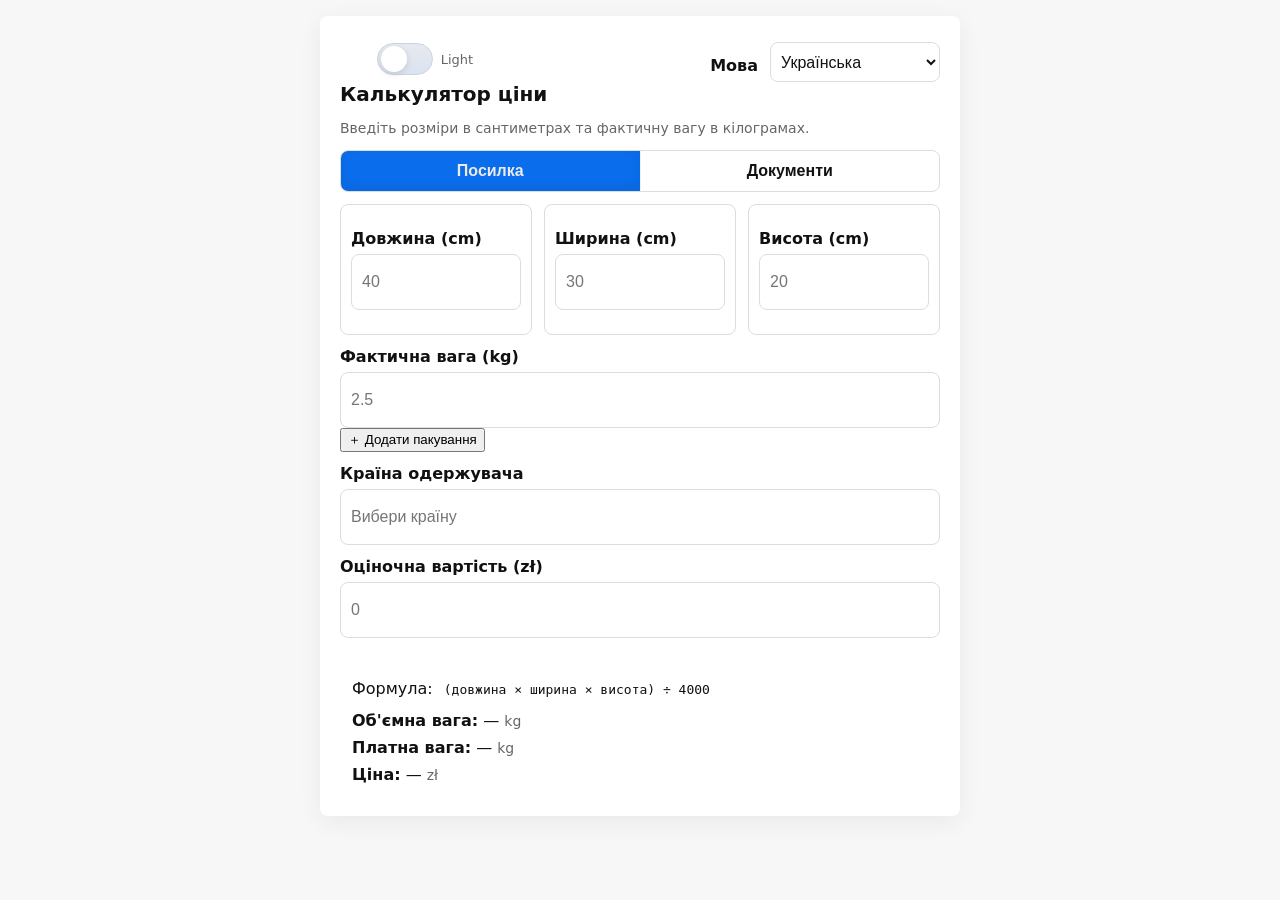
==== index.html @ 5fd8e4cd "added packaging" ====
<!doctype html>
<html lang="uk">
<head>
<meta charset="utf-8" />
<meta name="viewport" content="width=device-width,initial-scale=1" />
<title>Калькулятор ціни</title>
<link rel="icon" type="image/svg+xml" href="./favicon.svg">
<link rel="stylesheet" href="styles.css">
<style>
.hidden{display:none}
.mt-8{margin-top:8px}
.mt-6{margin-top:6px}
.ml-16{margin-left:16px}
</style>
</head>
<body>
<main class="card">
  <div class="lang-row">
    <div class="switch-wrap">
      <div class="theme-cell" id="themeCell">
        <div class="switch" id="themeSwitch" role="switch" tabindex="0" aria-checked="false" aria-labelledby="themeLabel" title="Toggle theme">
          <div class="knob"></div>
        </div>
        <div class="theme-label" id="themeLabel">Dark</div>
      </div>
    </div>
 
    <label for="langSelect" id="label-lang">Мова</label>
    <select id="langSelect" class="lang-select" aria-label="Language selector">
      <option value="uk">Українська</option>
      <option value="en">English</option>
      <option value="pl">Polski</option>
    </select>
  </div>
 
  <h1 id="title">Калькулятор ціни</h1>
  <p class="muted" id="intro">Введіть розміри в сантиметрах та фактичну вагу в кілограмах.</p>
 
  <div class="mode-row" id="modeRow">
    <div class="mode-block" role="tablist" aria-label="Тип відправки">
      <div class="mode-cell">
        <div class="mode-toggle" id="modeToggleWrap">
          <button id="btnParcel" class="mode-btn" aria-selected="true" role="tab">Посилка</button>
          <button id="btnDocs" class="mode-btn" aria-selected="false" role="tab">Документи</button>
        </div>
      </div>
    </div>
  </div>
 
  <div class="row">
    <div>
      <label for="length" id="label-length">Довжина (cm)</label>
      <input id="length" type="number" inputmode="decimal" step="any" min="0" placeholder="40">
    </div>
    <div>
      <label for="width" id="label-width">Ширина (cm)</label>
      <input id="width" type="number" inputmode="decimal" step="any" min="0" placeholder="30">
    </div>
    <div>
      <label for="height" id="label-height">Висота (cm)</label>
      <input id="height" type="number" inputmode="decimal" step="any" min="0" placeholder="20">
    </div>
  </div>
 
  <label for="weight" id="label-weight">Фактична вага (kg)</label>
  <input id="weight" type="number" inputmode="decimal" step="any" min="0" placeholder="2.5">
 
  <button class="pkg-btn" id="pkgBtn" type="button">
    <span id="pkgBtnIcon">＋</span>
    <span id="pkgBtnLabel">Додати пакування</span>
    <span class="pkg-clear" id="pkgClear" title="Видалити пакування" style="display:none">✕</span>
  </button>
 
  <label for="countryInput" id="label-country">Країна одержувача</label>
  <div class="autocomplete-wrapper">
    <input id="countryInput" class="country-input" type="search" autocomplete="off" placeholder="">
  </div>
 
  <label for="countrySelect" id="label-countrySelect">Країна одержувача</label>
  <select id="countrySelect"><option value="" disabled selected id="mobile-placeholder"></option></select>
 
  <div class="after-country">
    <label for="declaredValue" id="label-declared">Оціночна вартість (zł)</label>
    <input id="declaredValue" type="number" inputmode="decimal" step="any" min="0" placeholder="0">
  </div>
 
  <div id="addressWrap" class="address-wrap" aria-hidden="true">
    <input type="checkbox" id="addressDelivery" />
    <label for="addressDelivery" id="addressLabel">Адресна доставка</label>
    <input type="checkbox" id="addressPickup" class="ml-16" />
    <label for="addressPickup" id="pickupLabel">Адресний забір</label>
  </div>
 
  <div class="result" aria-live="polite">
    <div class="note" id="formula-row">Формула: <span class="formula">(<span id="f-l">довжина</span> × <span id="f-w">ширина</span> × <span id="f-h">висота</span>) ÷ 4000</span></div>
    <div class="mt-8"><strong id="label-volumetric">Об'ємна вага:</strong> <span id="volumetric">—</span> <span class="muted" id="unit-kg">kg</span></div>
    <div class="mt-8"><strong id="label-billable">Платна вага:</strong> <span id="billable">—</span> <span class="muted" id="unit-kg-2">kg</span></div>
    <div class="mt-8"><strong id="label-price">Ціна:</strong> <span id="price">—</span> <span class="muted" id="unit-currency">zł</span></div>
  </div>
 
  <div id="customsBlock" class="customs" aria-live="polite">
    <strong id="customsText"></strong>
    <div id="customsDetails" class="muted mt-6"></div>
  </div>
 
  <div id="presenceWarning" class="warning hidden" aria-live="polite"></div>
</main>
 
<div class="modal-overlay hidden" id="pkgModal" role="dialog" aria-modal="true" aria-labelledby="pkgModalTitle">
  <div class="modal-box">
    <div class="modal-header">
      <p class="modal-title" id="pkgModalTitle">Оберіть пакування</p>
      <button class="modal-close" id="pkgModalClose" aria-label="Закрити">✕</button>
    </div>
    <input class="modal-search" id="pkgSearch" type="search" autocomplete="off" placeholder="Назва або код…">
    <div class="modal-list" id="pkgList"></div>
  </div>
</div>
 
<script src="./script.js"></script>
</body>
</html>
---- styles.css ----
:root{--bg:#f7f7f8;--card:#fff;--text:#111;--muted:#666;--input-bg:#fff;--border:#dcdde1;--shadow:0 6px 24px rgba(20,20,30,0.06);--accent:#0b76ff;--danger:#611;--warning-bg:#fff7f0;--customs-border:#f2d9c4}
:root.dark{--bg:#0b0d10;--card:#0f1113;--text:#e6eef6;--muted:#9aa6b2;--input-bg:#101214;--border:#23272a;--shadow:0 6px 24px rgba(0,0,0,0.6);--accent:#58a6ff;--danger:#ffb3b3;--warning-bg:#1a1410;--customs-border:#3b2b22}
*{box-sizing:border-box}
body{font-family:system-ui,-apple-system,Segoe UI,Roboto,Arial;margin:16px;background:var(--bg);color:var(--text)}
.card{max-width:640px;margin:0 auto;padding:20px;background:var(--card);border-radius:8px;box-shadow:var(--shadow)}
h1{margin:0 0 12px;font-size:20px}label{display:block;margin-top:12px;font-weight:600}
input[type=number],select,.country-input{width:100%;padding:8px 10px;margin-top:6px;font-size:16px;border:1px solid var(--border);border-radius:8px;background:var(--input-bg);color:var(--text);height:56px}
.row{display:flex;gap:12px;flex-wrap:wrap}
.row>div{flex:1;min-width:120px;border:1.5px solid rgba(0,0,0,0.04);border-radius:8px;padding:12px 10px 12px;display:flex;flex-direction:column;justify-content:center;min-height:84px;background:transparent;border-color:var(--border)}
.result{margin-top:18px;padding:12px;background:transparent;border-radius:6px}
.formula{font-family:monospace;background:transparent;padding:6px;border-radius:6px;display:inline-block}
.muted{color:var(--muted);font-size:14px}.note{margin-top:8px;color:var(--text)}
.autocomplete-wrapper{position:relative}
.dropdown{position:absolute;left:0;right:0;margin-top:6px;border:1px solid var(--border);background:var(--card);border-radius:8px;max-height:240px;overflow:auto;box-shadow:0 8px 30px rgba(0,0,0,0.12);list-style:none;padding:6px 0;margin:0;z-index:1000}
.dropdown li{padding:8px 12px;cursor:pointer;white-space:nowrap;overflow:hidden;text-overflow:ellipsis;color:var(--text)}
.dropdown li:hover,.dropdown li[aria-selected="true"]{background:rgba(0,0,0,0.04)}
#countrySelect,label[for=countrySelect]{display:none}
@media (max-width:768px){#countryInput,label[for=countryInput]{display:none}#countrySelect,label[for=countrySelect]{display:block}}
@media (max-width:600px){body{margin:8px}.card{padding:12px}h1{font-size:18px}input,select{font-size:14px;height:48px}}
.lang-row{display:flex;justify-content:flex-end;align-items:center;gap:12px}
.lang-select{width:170px;height:40px;padding:6px;border-radius:8px;border:1px solid var(--border);background:var(--input-bg);color:var(--text)}
.after-country{margin-top:6px}
.customs{margin-top:12px;padding:12px;background:var(--warning-bg);border:1px solid var(--customs-border);border-radius:6px;color:var(--text)}
.warning{margin-top:12px;padding:12px;background:#ffecec;border:1px solid #f5c2c2;border-radius:6px;color:var(--danger)}
.warning a{color:#522;text-decoration:underline}
.mode-row{margin:6px 0 12px}
.mode-block{display:flex;gap:12px;align-items:stretch}
.mode-cell{flex:1;border:1.5px solid var(--border);border-radius:8px;overflow:hidden;min-height:42px;display:flex;background:transparent}
.mode-toggle{display:flex;width:100%}
.mode-btn{flex:1;border:0;background:transparent;cursor:pointer;font-weight:700;display:flex;align-items:center;justify-content:center;font-size:16px;padding:0;height:100%;transition:background-color .18s ease,color .18s ease,box-shadow .18s ease,filter .12s ease;color:var(--text)}
.mode-btn + .mode-btn{border-left:1px solid rgba(0,0,0,0.06)}
.mode-btn:hover{background:rgba(0,0,0,0.04)}
.mode-btn.active{background:var(--accent);color:#fff;box-shadow:inset 0 -4px 12px rgba(0,0,0,0.06);filter:brightness(.92)}
.mode-btn:focus{outline:3px solid rgba(11,118,255,0.14);outline-offset:-3px}
.row>div input{margin-bottom:12px}
.switch-wrap{display:flex;align-items:center;gap:8px;margin-right:auto}
.theme-cell{display:flex;align-items:center;justify-content:center;width:170px;height:40px;border-radius:8px}
.theme-label{font-size:13px;color:var(--muted);margin-left:8px}
.switch{width:56px;height:32px;position:relative;border-radius:999px;background:linear-gradient(180deg,#e6eaf0,#dbe3f0);border:1px solid #cbd5e1;cursor:pointer;transition:background .18s ease,box-shadow .18s ease;display:block}
.switch input{display:none}
.switch .knob{position:absolute;top:50%;left:3px;width:26px;height:26px;border-radius:50%;background:#fff;box-shadow:0 2px 6px rgba(0,0,0,0.12);transition:transform .22s cubic-bezier(.2,.9,.3,1),background .18s ease;transform:translateY(-50%)}
.switch.on{background:linear-gradient(90deg,var(--accent),#3aa0ff);border-color:transparent}
.switch.on .knob{transform:translate(24px,-50%)}
.address-wrap{margin-top:12px;display:none;align-items:center;gap:10px;-webkit-user-select:none;-moz-user-select:none;-ms-user-select:none;user-select:none}
.address-wrap label{font-weight:600;cursor:pointer}
.address-wrap input[type="checkbox"]{-webkit-appearance:none;appearance:none;width:20px;height:20px;min-width:20px;border-radius:6px;border:2px solid var(--border);background:transparent;position:relative;cursor:pointer;transition:border-color .18s ease,box-shadow .18s ease,background .18s ease;display:inline-block;vertical-align:middle;box-sizing:border-box}
.address-wrap input[type="checkbox"]::after{content:"";position:absolute;left:3px;top:3px;width:calc(100% - 6px);height:calc(100% - 6px);border-radius:4px;background:var(--accent);transform:scale(0);transform-origin:center;transition:transform .22s cubic-bezier(.2,.9,.3,1),opacity .18s;opacity:0;pointer-events:none}
.address-wrap input[type="checkbox"]:checked{border-color:transparent}
.address-wrap input[type="checkbox"]:checked::after{transform:scale(1);opacity:1}
.address-wrap input[type="checkbox"]:focus{outline:3px solid rgba(11,118,255,0.14);outline-offset:2px;box-shadow:0 2px 8px rgba(11,118,255,0.06)}
.address-wrap label{display:inline-flex;align-items:center;margin:0;line-height:1;font-weight:600;cursor:pointer;color:var(--text)}
@media (max-width:600px){.address-wrap label{font-size:14px}.address-wrap input[type="checkbox"]{width:18px;height:18px;min-width:18px}}
#presenceWarning{color:#712e2e}
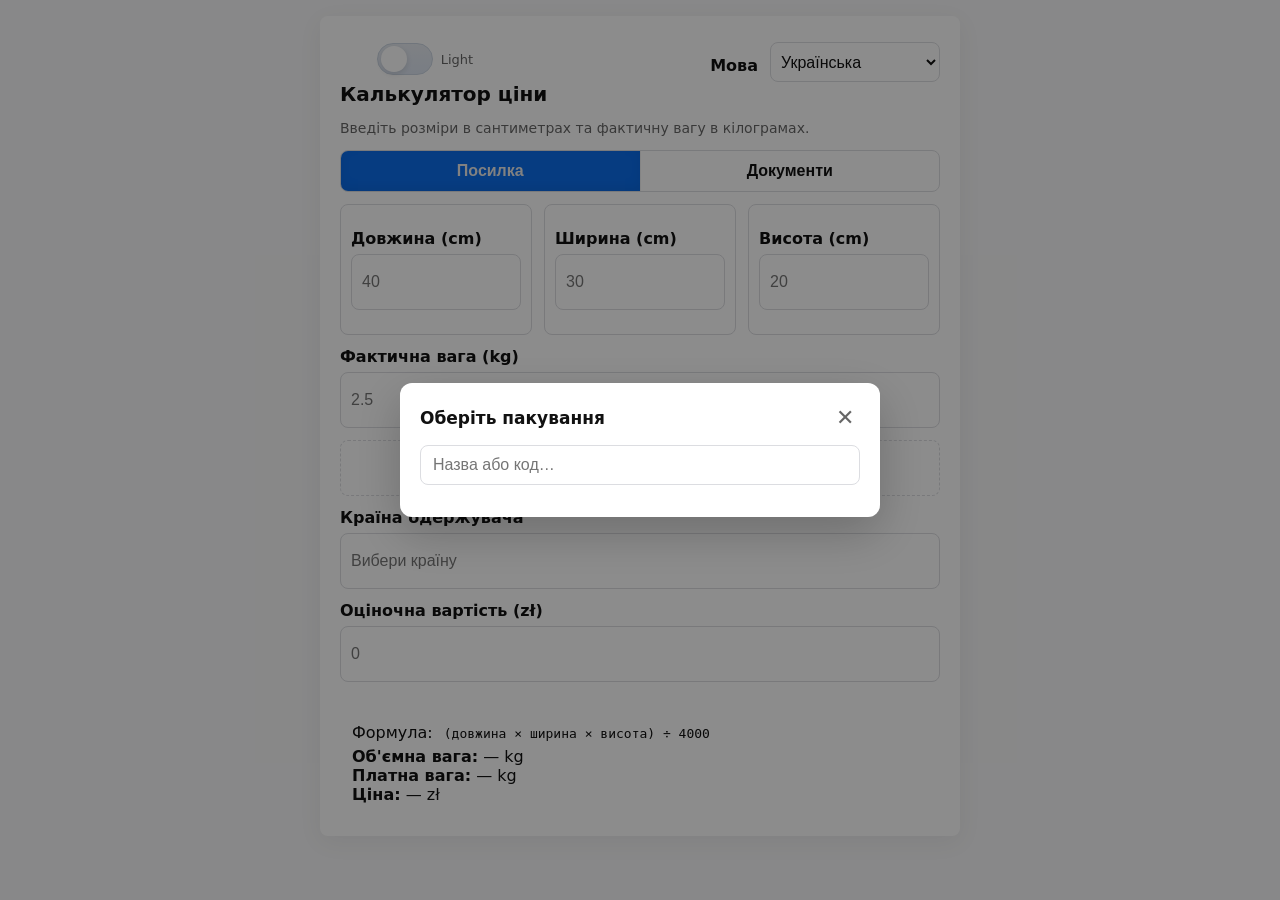
==== commit 8d9a7f5c: "into index.html added 25-70 kg charge Updated the HTML structure and improved accessibility features" ====
--- a/index.html
+++ b/index.html
@@ -6,19 +6,13 @@
 <title>Калькулятор ціни</title>
 <link rel="icon" type="image/svg+xml" href="./favicon.svg">
 <link rel="stylesheet" href="styles.css">
-<style>
-.hidden{display:none}
-.mt-8{margin-top:8px}
-.mt-6{margin-top:6px}
-.ml-16{margin-left:16px}
-</style>
 </head>
 <body>
 <main class="card">
   <div class="lang-row">
     <div class="switch-wrap">
       <div class="theme-cell" id="themeCell">
-        <div class="switch" id="themeSwitch" role="switch" tabindex="0" aria-checked="false" aria-labelledby="themeLabel" title="Toggle theme">
+        <div class="switch" id="themeSwitch" role="switch" tabindex="0" aria-checked="false" aria-label="Toggle dark theme" title="Toggle theme">
           <div class="knob"></div>
         </div>
         <div class="theme-label" id="themeLabel">Dark</div>
@@ -37,11 +31,11 @@
   <p class="muted" id="intro">Введіть розміри в сантиметрах та фактичну вагу в кілограмах.</p>
  
   <div class="mode-row" id="modeRow">
-    <div class="mode-block" role="tablist" aria-label="Тип відправки">
+    <div class="mode-block" role="group" aria-label="Тип відправки">
       <div class="mode-cell">
         <div class="mode-toggle" id="modeToggleWrap">
-          <button id="btnParcel" class="mode-btn" aria-selected="true" role="tab">Посилка</button>
-          <button id="btnDocs" class="mode-btn" aria-selected="false" role="tab">Документи</button>
+          <button id="btnParcel" class="mode-btn" aria-pressed="true" role="button">Посилка</button>
+          <button id="btnDocs" class="mode-btn" aria-pressed="false" role="button">Документи</button>
         </div>
       </div>
     </div>
@@ -93,20 +87,21 @@
  
   <div class="result" aria-live="polite">
     <div class="note" id="formula-row">Формула: <span class="formula">(<span id="f-l">довжина</span> × <span id="f-w">ширина</span> × <span id="f-h">висота</span>) ÷ 4000</span></div>
-    <div class="mt-8"><strong id="label-volumetric">Об'ємна вага:</strong> <span id="volumetric">—</span> <span class="muted" id="unit-kg">kg</span></div>
-    <div class="mt-8"><strong id="label-billable">Платна вага:</strong> <span id="billable">—</span> <span class="muted" id="unit-kg-2">kg</span></div>
-    <div class="mt-8"><strong id="label-price">Ціна:</strong> <span id="price">—</span> <span class="muted" id="unit-currency">zł</span></div>
+    <div class="result-row"><strong class="result-label" id="label-volumetric">Об'ємна вага:</strong> <span class="result-value" id="volumetric">—</span> <span class="result-unit" id="unit-kg">kg</span></div>
+    <div class="result-row"><strong class="result-label" id="label-billable">Платна вага:</strong> <span class="result-value" id="billable">—</span> <span class="result-unit" id="unit-kg-2">kg</span></div>
+    <div class="result-row"><strong class="result-label" id="label-price">Ціна:</strong> <span class="result-value" id="price">—</span> <span class="result-unit" id="unit-currency">zł</span></div>
   </div>
  
-  <div id="customsBlock" class="customs" aria-live="polite">
+  <div id="customsBlock" class="customs" aria-live="polite" style="display:none">
     <strong id="customsText"></strong>
     <div id="customsDetails" class="muted mt-6"></div>
   </div>
  
-  <div id="presenceWarning" class="warning hidden" aria-live="polite"></div>
+  <div id="presenceWarning" class="warning" aria-live="polite" style="display:none"></div>
+  <div id="weightBlock" class="warning" aria-live="polite" style="display:none"></div>
 </main>
  
-<div class="modal-overlay hidden" id="pkgModal" role="dialog" aria-modal="true" aria-labelledby="pkgModalTitle">
+<div class="modal-overlay" id="pkgModal" role="dialog" aria-modal="true" aria-labelledby="pkgModalTitle">
   <div class="modal-box">
     <div class="modal-header">
       <p class="modal-title" id="pkgModalTitle">Оберіть пакування</p>
--- a/styles.css
+++ b/styles.css
@@ -29,7 +29,7 @@
 .mode-toggle{display:flex;width:100%}
 .mode-btn{flex:1;border:0;background:transparent;cursor:pointer;font-weight:700;display:flex;align-items:center;justify-content:center;font-size:16px;padding:0;height:100%;transition:background-color .18s ease,color .18s ease,box-shadow .18s ease,filter .12s ease;color:var(--text)}
 .mode-btn + .mode-btn{border-left:1px solid rgba(0,0,0,0.06)}
-.mode-btn:hover{background:rgba(0,0,0,0.04)}
+.mode-btn:hover{color:var(--accent);background:rgba(11,118,255,0.04)}
 .mode-btn.active{background:var(--accent);color:#fff;box-shadow:inset 0 -4px 12px rgba(0,0,0,0.06);filter:brightness(.92)}
 .mode-btn:focus{outline:3px solid rgba(11,118,255,0.14);outline-offset:-3px}
 .row>div input{margin-bottom:12px}
@@ -51,3 +51,24 @@
 .address-wrap label{display:inline-flex;align-items:center;margin:0;line-height:1;font-weight:600;cursor:pointer;color:var(--text)}
 @media (max-width:600px){.address-wrap label{font-size:14px}.address-wrap input[type="checkbox"]{width:18px;height:18px;min-width:18px}}
 #presenceWarning{color:#712e2e}
+.pkg-btn{width:100%;margin-top:12px;padding:0 14px;height:56px;font-size:16px;font-weight:600;border:1.5px dashed var(--border);border-radius:8px;background:transparent;color:var(--text);cursor:pointer;display:flex;align-items:center;justify-content:center;gap:8px;transition:border-color .18s,background .18s,color .18s}
+.pkg-btn:hover{border-color:var(--accent);color:var(--accent);background:rgba(11,118,255,0.04)}
+.pkg-btn.selected{border-style:dashed;border-color:var(--border);color:var(--text);background:transparent}
+.pkg-btn.selected:hover{border-color:var(--accent);color:var(--accent);background:rgba(11,118,255,0.04)}
+.pkg-btn .pkg-clear{margin-left:auto;font-size:18px;line-height:1;opacity:.5;padding:4px 2px}
+.pkg-btn .pkg-clear:hover{opacity:1}
+.modal-overlay{position:fixed;inset:0;background:rgba(0,0,0,0.45);z-index:2000;display:flex;align-items:center;justify-content:center;padding:16px}
+.modal-box{background:var(--card);border-radius:12px;box-shadow:0 16px 48px rgba(0,0,0,0.22);width:100%;max-width:480px;padding:20px;display:flex;flex-direction:column;gap:12px;max-height:90vh}
+.modal-header{display:flex;align-items:center;justify-content:space-between}
+.modal-title{font-size:17px;font-weight:700;margin:0}
+.modal-close{border:0;background:transparent;font-size:22px;cursor:pointer;color:var(--muted);line-height:1;padding:4px 6px;border-radius:6px}
+.modal-close:hover{color:var(--text);background:rgba(0,0,0,0.06)}
+.modal-search{width:100%;padding:10px 12px;font-size:16px;border:1.5px solid var(--border);border-radius:8px;background:var(--input-bg);color:var(--text);outline:none}
+.modal-search:focus{border-color:var(--accent)}
+.modal-list{overflow-y:auto;display:flex;flex-direction:column;gap:6px;max-height:340px}
+.pkg-item{border:1.5px solid var(--border);border-radius:8px;padding:12px 14px;cursor:pointer;transition:border-color .15s,background .15s}
+.pkg-item:hover{border-color:var(--accent);background:rgba(11,118,255,0.04)}
+.pkg-item-name{font-weight:700;font-size:15px}
+.pkg-item-meta{font-size:13px;color:var(--muted);margin-top:3px}
+.pkg-item-code{display:inline-block;background:var(--border);border-radius:4px;padding:1px 6px;font-size:12px;font-family:monospace;margin-right:6px;color:var(--text)}
+.modal-empty{text-align:center;color:var(--muted);padding:24px 0;font-size:15px}
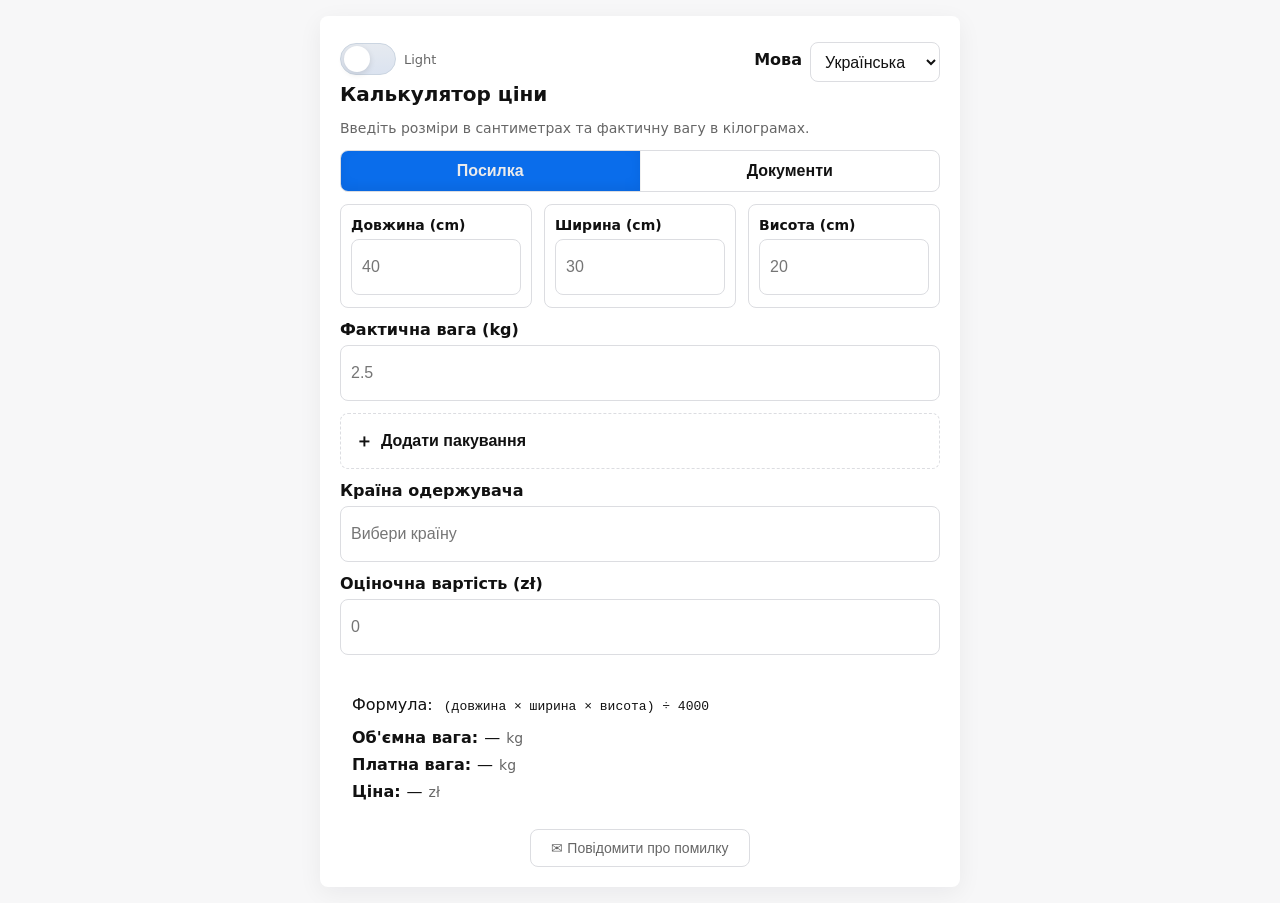
==== commit 25b03890: "added feedback button to index.html Added feedback modal for user input and error reporting." ====
--- a/index.html
+++ b/index.html
@@ -99,6 +99,28 @@
  
   <div id="presenceWarning" class="warning" aria-live="polite" style="display:none"></div>
   <div id="weightBlock" class="warning" aria-live="polite" style="display:none"></div>
+  <div class="feedback-footer">
+  <button class="feedback-btn" id="feedbackBtn" type="button">
+    <span id="feedbackBtnLabel">✉ Повідомити про помилку</span>
+  </button>
+</div>
+
+<!-- Feedback modal -->
+<div class="modal-overlay" id="feedbackModal" role="dialog" aria-modal="true" aria-labelledby="feedbackModalTitle">
+  <div class="modal-box">
+    <div class="modal-header">
+      <p class="modal-title" id="feedbackModalTitle">Зворотній зв'язок</p>
+      <button class="modal-close" id="feedbackModalClose" aria-label="Закрити">✕</button>
+    </div>
+    <div class="modal-type-row">
+      <button class="mode-btn active" id="fbTypeBug" data-type="bug">🐛 Помилка</button>
+      <button class="mode-btn" id="fbTypeIdea" data-type="idea">💡 Покращення</button>
+    </div>
+    <textarea id="feedbackText" class="feedback-textarea" placeholder="Опишіть проблему або ідею…" rows="4"></textarea>
+    <button class="feedback-submit-btn" id="feedbackSubmit">Надіслати</button>
+    <div id="feedbackStatus" class="feedback-status" style="display:none"></div>
+  </div>
+</div>
 </main>
  
 <div class="modal-overlay" id="pkgModal" role="dialog" aria-modal="true" aria-labelledby="pkgModalTitle">
--- a/styles.css
+++ b/styles.css
@@ -1,13 +1,19 @@
 :root{--bg:#f7f7f8;--card:#fff;--text:#111;--muted:#666;--input-bg:#fff;--border:#dcdde1;--shadow:0 6px 24px rgba(20,20,30,0.06);--accent:#0b76ff;--danger:#611;--warning-bg:#fff7f0;--customs-border:#f2d9c4}
 :root.dark{--bg:#0b0d10;--card:#0f1113;--text:#e6eef6;--muted:#9aa6b2;--input-bg:#101214;--border:#23272a;--shadow:0 6px 24px rgba(0,0,0,0.6);--accent:#58a6ff;--danger:#ffb3b3;--warning-bg:#1a1410;--customs-border:#3b2b22}
+.hidden{display:none}.mt-8{margin-top:8px}.mt-6{margin-top:6px}.ml-16{margin-left:16px}
 *{box-sizing:border-box}
 body{font-family:system-ui,-apple-system,Segoe UI,Roboto,Arial;margin:16px;background:var(--bg);color:var(--text)}
 .card{max-width:640px;margin:0 auto;padding:20px;background:var(--card);border-radius:8px;box-shadow:var(--shadow)}
 h1{margin:0 0 12px;font-size:20px}label{display:block;margin-top:12px;font-weight:600}
 input[type=number],select,.country-input{width:100%;padding:8px 10px;margin-top:6px;font-size:16px;border:1px solid var(--border);border-radius:8px;background:var(--input-bg);color:var(--text);height:56px}
 .row{display:flex;gap:12px;flex-wrap:wrap}
+.row>div label{margin-top:0;font-size:14px}
 .row>div{flex:1;min-width:120px;border:1.5px solid rgba(0,0,0,0.04);border-radius:8px;padding:12px 10px 12px;display:flex;flex-direction:column;justify-content:center;min-height:84px;background:transparent;border-color:var(--border)}
 .result{margin-top:18px;padding:12px;background:transparent;border-radius:6px}
+.result-row{display:flex;align-items:baseline;gap:6px;margin-top:8px}
+.result-label{font-weight:700;white-space:nowrap}
+.result-value{color:var(--text)}
+.result-unit{color:var(--muted);font-size:14px;white-space:nowrap}
 .formula{font-family:monospace;background:transparent;padding:6px;border-radius:6px;display:inline-block}
 .muted{color:var(--muted);font-size:14px}.note{margin-top:8px;color:var(--text)}
 .autocomplete-wrapper{position:relative}
@@ -16,12 +22,14 @@
 .dropdown li:hover,.dropdown li[aria-selected="true"]{background:rgba(0,0,0,0.04)}
 #countrySelect,label[for=countrySelect]{display:none}
 @media (max-width:768px){#countryInput,label[for=countryInput]{display:none}#countrySelect,label[for=countrySelect]{display:block}}
-@media (max-width:600px){body{margin:8px}.card{padding:12px}h1{font-size:18px}input,select{font-size:14px;height:48px}}
-.lang-row{display:flex;justify-content:flex-end;align-items:center;gap:12px}
-.lang-select{width:170px;height:40px;padding:6px;border-radius:8px;border:1px solid var(--border);background:var(--input-bg);color:var(--text)}
-.after-country{margin-top:6px}
+@media (max-width:600px){body{margin:8px}.card{padding:12px}h1{font-size:18px}input,select{font-size:14px;height:48px}.theme-label{display:none}}
+.lang-row{display:flex;justify-content:flex-end;align-items:center;gap:8px}
+.lang-row>label{display:inline;margin-top:0;font-weight:600;white-space:nowrap;flex-shrink:0}
+.lang-select{width:auto;min-width:130px;height:40px;padding:6px 10px;border-radius:8px;border:1px solid var(--border);background:var(--input-bg);color:var(--text);flex-shrink:0}
+.after-country{margin-top:0}
 .customs{margin-top:12px;padding:12px;background:var(--warning-bg);border:1px solid var(--customs-border);border-radius:6px;color:var(--text)}
 .warning{margin-top:12px;padding:12px;background:#ffecec;border:1px solid #f5c2c2;border-radius:6px;color:var(--danger)}
+:root.dark .warning{background:#1e0f0f;border-color:#3d1a1a}
 .warning a{color:#522;text-decoration:underline}
 .mode-row{margin:6px 0 12px}
 .mode-block{display:flex;gap:12px;align-items:stretch}
@@ -32,9 +40,9 @@
 .mode-btn:hover{color:var(--accent);background:rgba(11,118,255,0.04)}
 .mode-btn.active{background:var(--accent);color:#fff;box-shadow:inset 0 -4px 12px rgba(0,0,0,0.06);filter:brightness(.92)}
 .mode-btn:focus{outline:3px solid rgba(11,118,255,0.14);outline-offset:-3px}
-.row>div input{margin-bottom:12px}
-.switch-wrap{display:flex;align-items:center;gap:8px;margin-right:auto}
-.theme-cell{display:flex;align-items:center;justify-content:center;width:170px;height:40px;border-radius:8px}
+.row>div input{margin-top:6px;margin-bottom:0}
+.switch-wrap{display:flex;align-items:center;gap:8px;margin-right:auto;flex-shrink:0}
+.theme-cell{display:flex;align-items:center;justify-content:center;min-width:90px;height:40px;border-radius:8px}
 .theme-label{font-size:13px;color:var(--muted);margin-left:8px}
 .switch{width:56px;height:32px;position:relative;border-radius:999px;background:linear-gradient(180deg,#e6eaf0,#dbe3f0);border:1px solid #cbd5e1;cursor:pointer;transition:background .18s ease,box-shadow .18s ease;display:block}
 .switch input{display:none}
@@ -50,14 +58,17 @@
 .address-wrap input[type="checkbox"]:focus{outline:3px solid rgba(11,118,255,0.14);outline-offset:2px;box-shadow:0 2px 8px rgba(11,118,255,0.06)}
 .address-wrap label{display:inline-flex;align-items:center;margin:0;line-height:1;font-weight:600;cursor:pointer;color:var(--text)}
 @media (max-width:600px){.address-wrap label{font-size:14px}.address-wrap input[type="checkbox"]{width:18px;height:18px;min-width:18px}}
-#presenceWarning{color:#712e2e}
-.pkg-btn{width:100%;margin-top:12px;padding:0 14px;height:56px;font-size:16px;font-weight:600;border:1.5px dashed var(--border);border-radius:8px;background:transparent;color:var(--text);cursor:pointer;display:flex;align-items:center;justify-content:center;gap:8px;transition:border-color .18s,background .18s,color .18s}
+
+.pkg-btn{width:100%;margin-top:12px;padding:0 14px;height:56px;font-size:16px;font-weight:600;border:1.5px dashed var(--border);border-radius:8px;background:transparent;color:var(--text);cursor:pointer;display:flex;align-items:center;justify-content:flex-start;gap:8px;transition:border-color .18s,background .18s,color .18s}
+.pkg-btn #pkgBtnIcon{font-size:18px;line-height:1;flex-shrink:0}
+.pkg-btn #pkgBtnLabel{flex:1;text-align:left;overflow:hidden;text-overflow:ellipsis;white-space:nowrap}
 .pkg-btn:hover{border-color:var(--accent);color:var(--accent);background:rgba(11,118,255,0.04)}
 .pkg-btn.selected{border-style:dashed;border-color:var(--border);color:var(--text);background:transparent}
 .pkg-btn.selected:hover{border-color:var(--accent);color:var(--accent);background:rgba(11,118,255,0.04)}
 .pkg-btn .pkg-clear{margin-left:auto;font-size:18px;line-height:1;opacity:.5;padding:4px 2px}
 .pkg-btn .pkg-clear:hover{opacity:1}
-.modal-overlay{position:fixed;inset:0;background:rgba(0,0,0,0.45);z-index:2000;display:flex;align-items:center;justify-content:center;padding:16px}
+.modal-overlay{display:none;position:fixed;inset:0;background:rgba(0,0,0,0.45);z-index:2000;align-items:center;justify-content:center;padding:16px}
+.modal-overlay.modal-open{display:flex}
 .modal-box{background:var(--card);border-radius:12px;box-shadow:0 16px 48px rgba(0,0,0,0.22);width:100%;max-width:480px;padding:20px;display:flex;flex-direction:column;gap:12px;max-height:90vh}
 .modal-header{display:flex;align-items:center;justify-content:space-between}
 .modal-title{font-size:17px;font-weight:700;margin:0}
@@ -72,3 +83,17 @@
 .pkg-item-meta{font-size:13px;color:var(--muted);margin-top:3px}
 .pkg-item-code{display:inline-block;background:var(--border);border-radius:4px;padding:1px 6px;font-size:12px;font-family:monospace;margin-right:6px;color:var(--text)}
 .modal-empty{text-align:center;color:var(--muted);padding:24px 0;font-size:15px}
+.feedback-footer{margin-top:16px;text-align:center}
+.feedback-btn{background:transparent;border:1.5px solid var(--border);border-radius:8px;padding:10px 20px;font-size:14px;color:var(--muted);cursor:pointer;transition:border-color .18s,color .18s}
+.feedback-btn:hover{border-color:var(--accent);color:var(--accent)}
+.modal-type-row{display:flex;border:1.5px solid var(--border);border-radius:8px;overflow:hidden}
+.modal-type-row .mode-btn{flex:1;height:42px;font-size:15px}
+.feedback-textarea{width:100%;padding:10px 12px;font-size:15px;border:1.5px solid var(--border);border-radius:8px;background:var(--input-bg);color:var(--text);resize:vertical;font-family:inherit;outline:none;margin-top:4px}
+.feedback-textarea:focus{border-color:var(--accent)}
+.feedback-submit-btn{width:100%;height:48px;background:var(--accent);color:#fff;border:0;border-radius:8px;font-size:16px;font-weight:700;cursor:pointer;transition:opacity .18s}
+.feedback-submit-btn:hover{opacity:.88}
+.feedback-submit-btn:disabled{opacity:.5;cursor:default}
+.feedback-status{padding:10px;border-radius:8px;font-size:14px;text-align:center}
+.feedback-status.ok{background:#e8f5e9;color:#2e7d32}
+.feedback-status.err{background:#ffecec;color:var(--danger)}
+:root.dark .feedback-status.ok{background:#0d2b0f;color:#81c784}
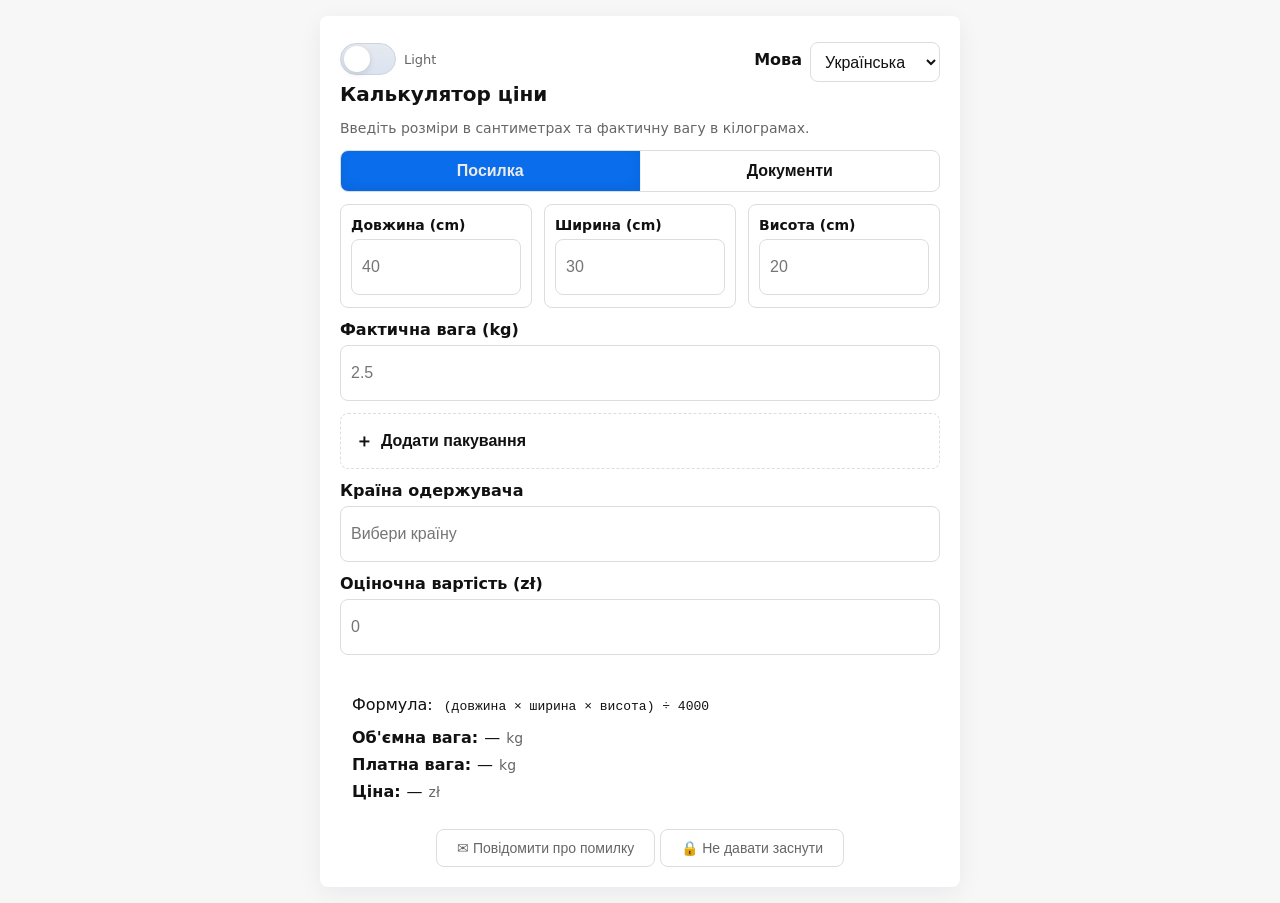
==== commit 8148eb97: "wake button" ====
--- a/index.html
+++ b/index.html
@@ -103,6 +103,11 @@
   <button class="feedback-btn" id="feedbackBtn" type="button">
     <span id="feedbackBtnLabel">✉ Повідомити про помилку</span>
   </button>
+    
+  <button class="feedback-btn" id="wakeLockBtn" type="button">
+    <span id="wakeLockLabel">🔒 Не давати заснути</span>
+  </button>
+
 </div>
 
 <!-- Feedback modal -->
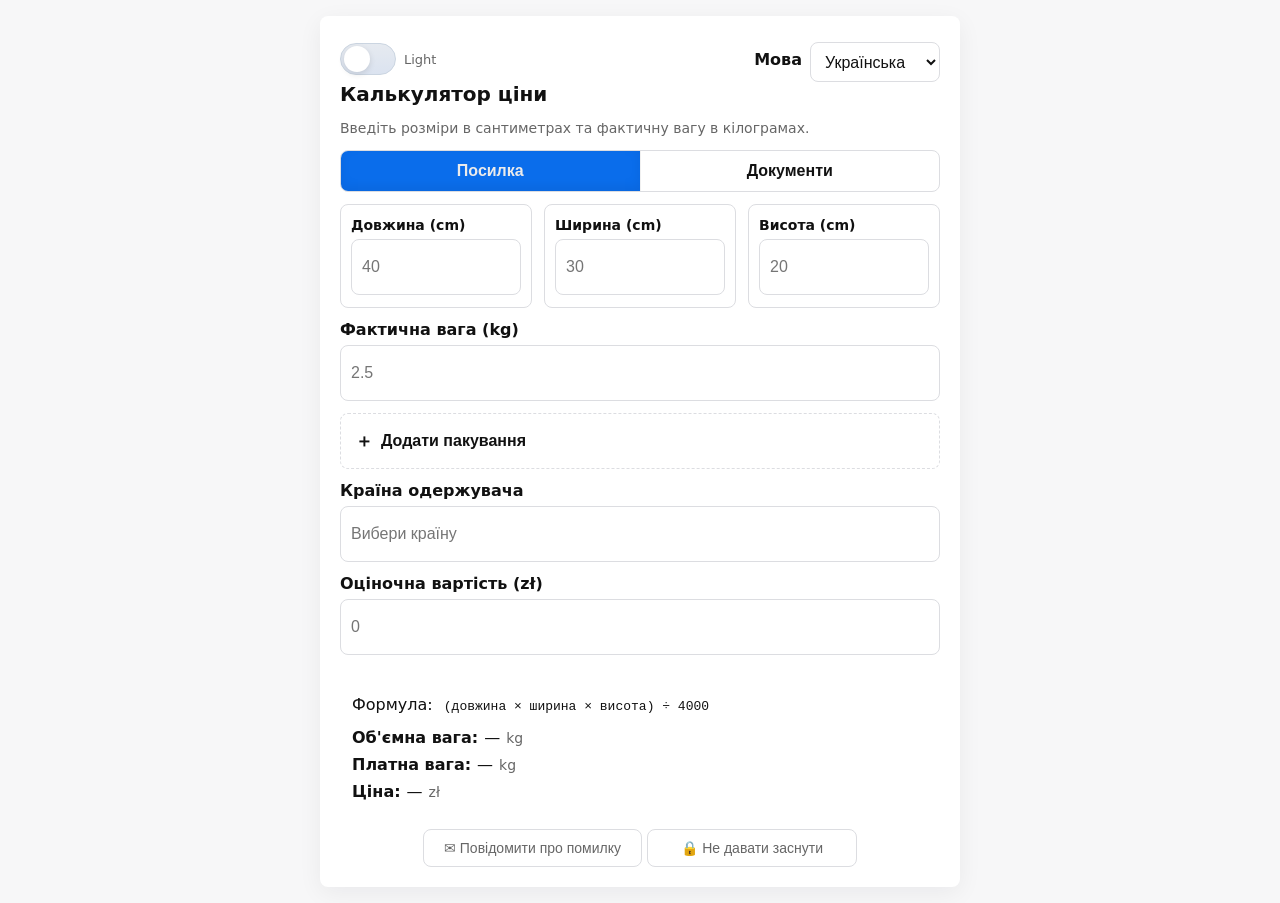
==== commit eec14cd9: "price explanation improvement" ====
--- a/index.html
+++ b/index.html
@@ -90,6 +90,7 @@
     <div class="result-row"><strong class="result-label" id="label-volumetric">Об'ємна вага:</strong> <span class="result-value" id="volumetric">—</span> <span class="result-unit" id="unit-kg">kg</span></div>
     <div class="result-row"><strong class="result-label" id="label-billable">Платна вага:</strong> <span class="result-value" id="billable">—</span> <span class="result-unit" id="unit-kg-2">kg</span></div>
     <div class="result-row"><strong class="result-label" id="label-price">Ціна:</strong> <span class="result-value" id="price">—</span> <span class="result-unit" id="unit-currency">zł</span></div>
+    <div id="priceBreakdown" class="price-breakdown"></div>
   </div>
  
   <div id="customsBlock" class="customs" aria-live="polite" style="display:none">
--- a/styles.css
+++ b/styles.css
@@ -23,6 +23,7 @@
 #countrySelect,label[for=countrySelect]{display:none}
 @media (max-width:768px){#countryInput,label[for=countryInput]{display:none}#countrySelect,label[for=countrySelect]{display:block}}
 @media (max-width:600px){body{margin:8px}.card{padding:12px}h1{font-size:18px}input,select{font-size:14px;height:48px}.theme-label{display:none}}
+@media (max-width:768px){#wakeLockBtn{display:none!important}}
 .lang-row{display:flex;justify-content:flex-end;align-items:center;gap:8px}
 .lang-row>label{display:inline;margin-top:0;font-weight:600;white-space:nowrap;flex-shrink:0}
 .lang-select{width:auto;min-width:130px;height:40px;padding:6px 10px;border-radius:8px;border:1px solid var(--border);background:var(--input-bg);color:var(--text);flex-shrink:0}
@@ -97,3 +98,11 @@
 .feedback-status.ok{background:#e8f5e9;color:#2e7d32}
 .feedback-status.err{background:#ffecec;color:var(--danger)}
 :root.dark .feedback-status.ok{background:#0d2b0f;color:#81c784}
+
+#wakeLockBtn{min-width:210px;justify-content:center}
+.feedback-btn.wake-active,
+.feedback-btn.wake-active:hover{
+  background:#22c55e;
+  border-color:#22c55e;
+  color:#fff;
+}
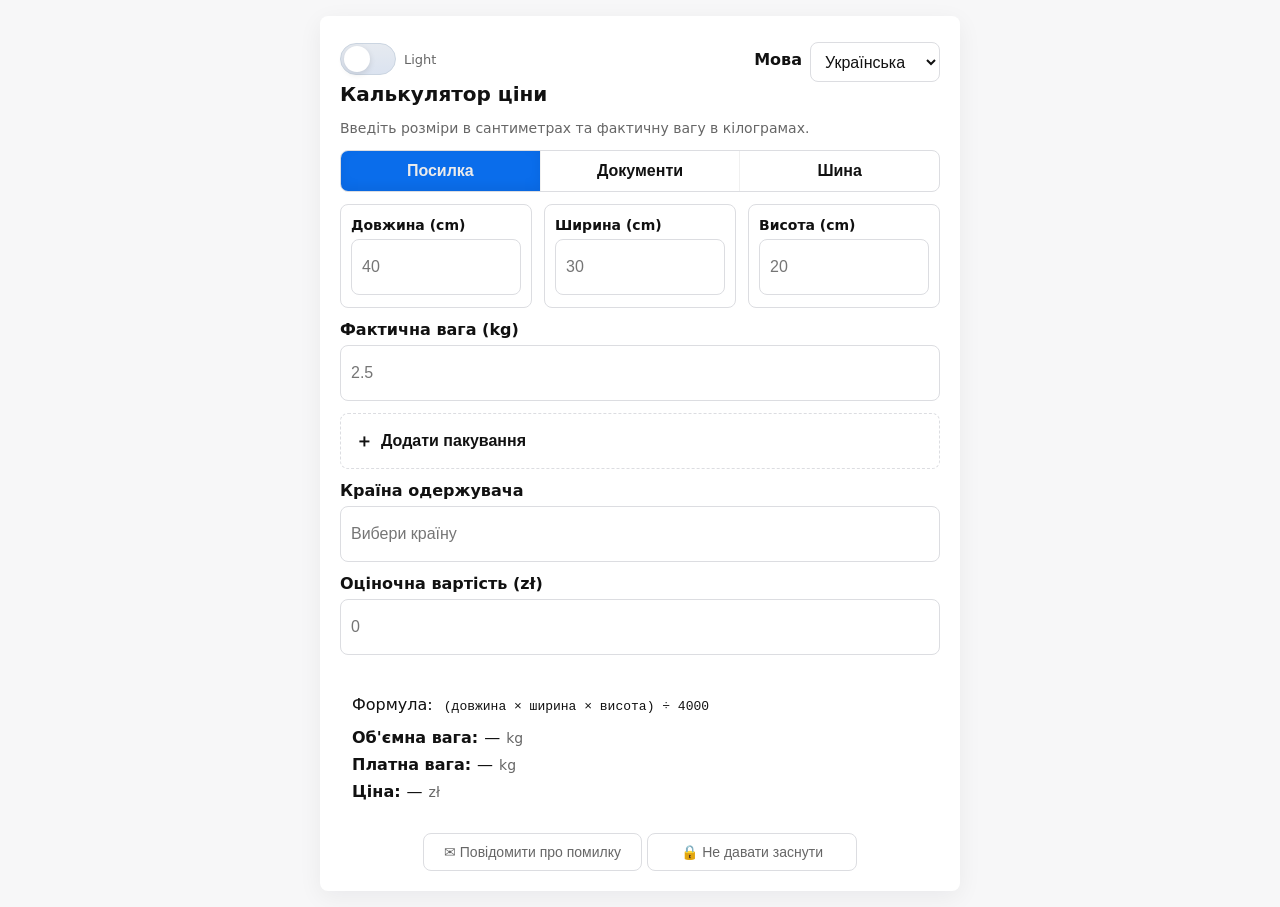
==== commit b87de779: "added tire size calculation" ====
--- a/index.html
+++ b/index.html
@@ -36,12 +36,13 @@
         <div class="mode-toggle" id="modeToggleWrap">
           <button id="btnParcel" class="mode-btn" aria-pressed="true" role="button">Посилка</button>
           <button id="btnDocs" class="mode-btn" aria-pressed="false" role="button">Документи</button>
+          <button id="btnWheel" class="mode-btn" aria-pressed="false" role="button">Шина</button>
         </div>
       </div>
     </div>
   </div>
  
-  <div class="row">
+  <div id="parcelInputs" class="row">
     <div>
       <label for="length" id="label-length">Довжина (cm)</label>
       <input id="length" type="number" inputmode="decimal" step="any" min="0" placeholder="40">
@@ -53,6 +54,21 @@
     <div>
       <label for="height" id="label-height">Висота (cm)</label>
       <input id="height" type="number" inputmode="decimal" step="any" min="0" placeholder="20">
+    </div>
+  </div>
+
+  <div id="wheelInputs" class="row" style="display:none">
+    <div>
+      <label for="wheelWidth" id="label-wheel-width">Ширина (мм)</label>
+      <input id="wheelWidth" type="number" inputmode="decimal" step="any" min="0" placeholder="205">
+    </div>
+    <div>
+      <label for="wheelAspect" id="label-wheel-aspect">Висота (%)</label>
+      <input id="wheelAspect" type="number" inputmode="decimal" step="any" min="0" placeholder="55">
+    </div>
+    <div>
+      <label for="wheelDiameter" id="label-wheel-diameter">Діаметр (дюйми)</label>
+      <input id="wheelDiameter" type="number" inputmode="decimal" step="any" min="0" placeholder="16">
     </div>
   </div>
  
@@ -100,6 +116,7 @@
  
   <div id="presenceWarning" class="warning" aria-live="polite" style="display:none"></div>
   <div id="weightBlock" class="warning" aria-live="polite" style="display:none"></div>
+  <div id="tireApproxWarning" class="warning-approx" aria-live="polite" style="display:none"></div>
   <div class="feedback-footer">
   <button class="feedback-btn" id="feedbackBtn" type="button">
     <span id="feedbackBtnLabel">✉ Повідомити про помилку</span>
--- a/styles.css
+++ b/styles.css
@@ -14,6 +14,8 @@
 .result-label{font-weight:700;white-space:nowrap}
 .result-value{color:var(--text)}
 .result-unit{color:var(--muted);font-size:14px;white-space:nowrap}
+.price-breakdown{margin-top:4px;display:flex;flex-direction:column;gap:2px}
+.price-breakdown-item{font-size:13px;color:var(--muted);padding-left:2px}
 .formula{font-family:monospace;background:transparent;padding:6px;border-radius:6px;display:inline-block}
 .muted{color:var(--muted);font-size:14px}.note{margin-top:8px;color:var(--text)}
 .autocomplete-wrapper{position:relative}
